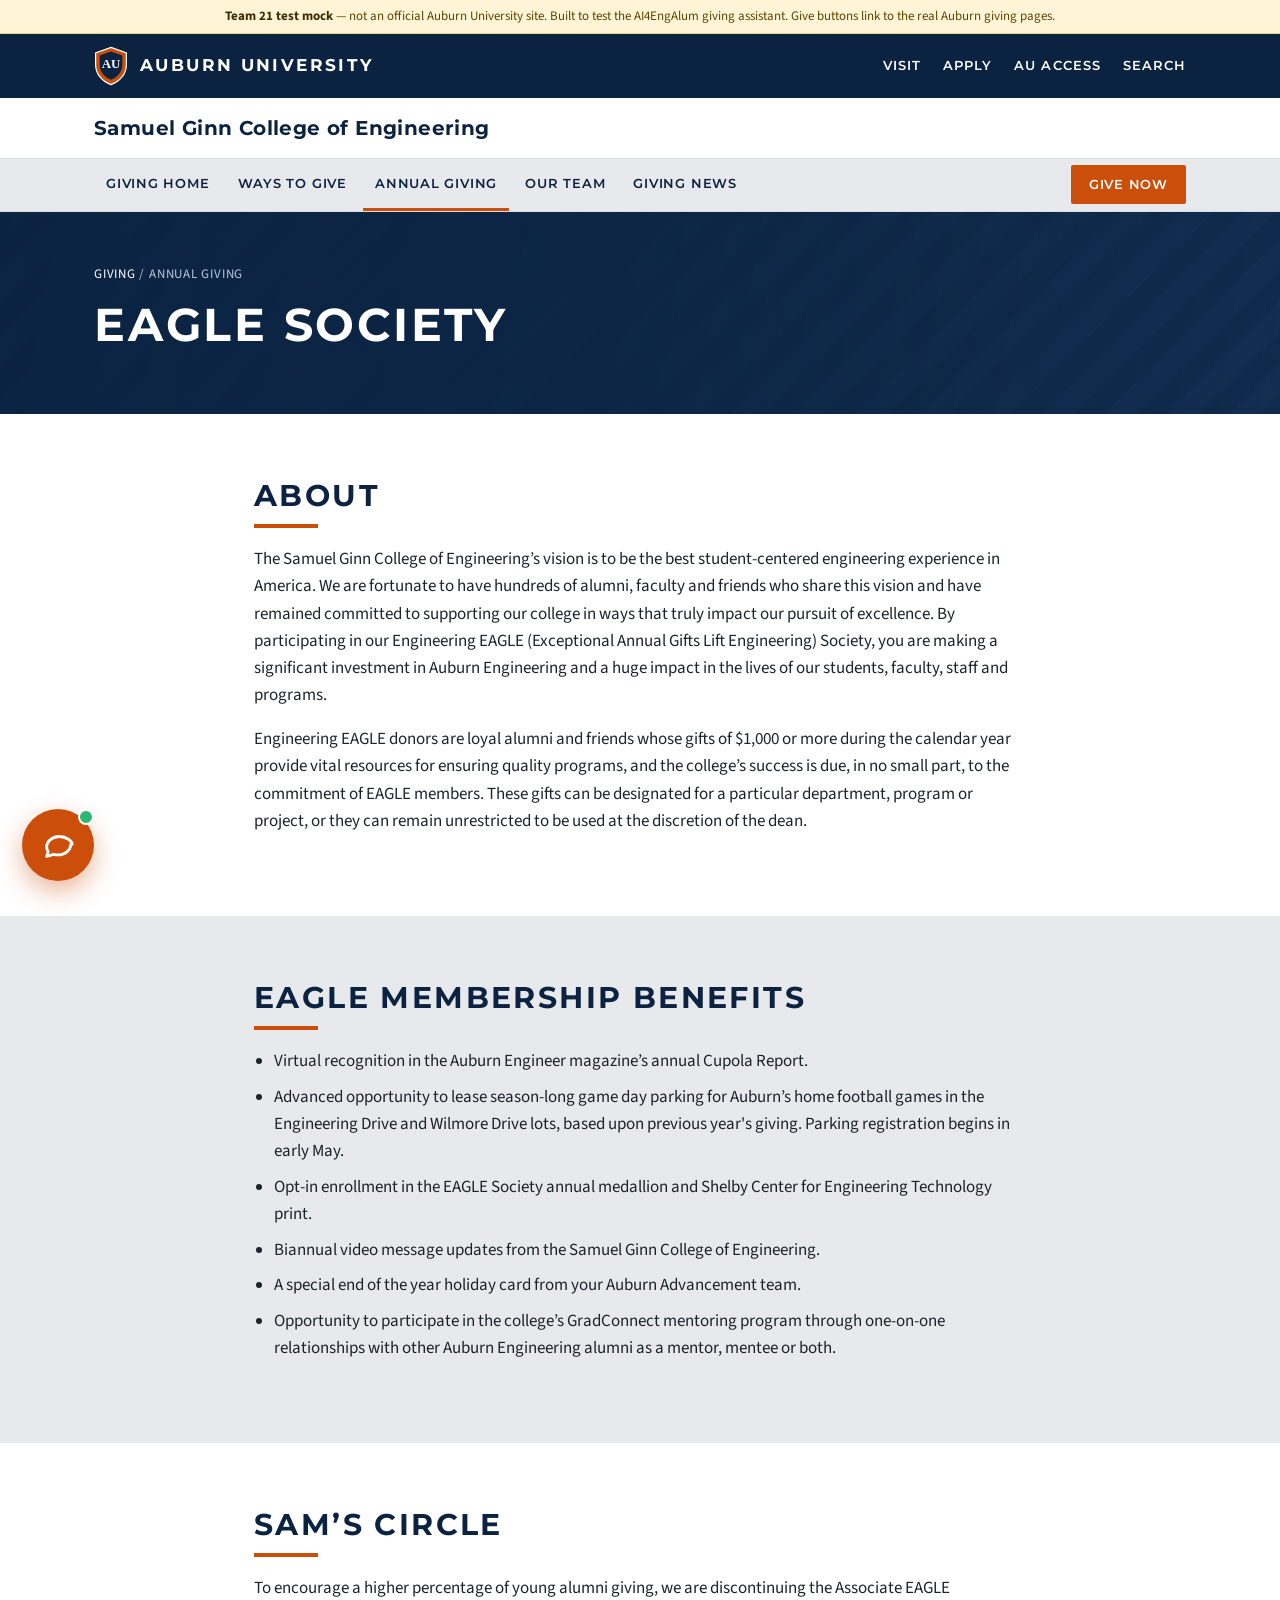
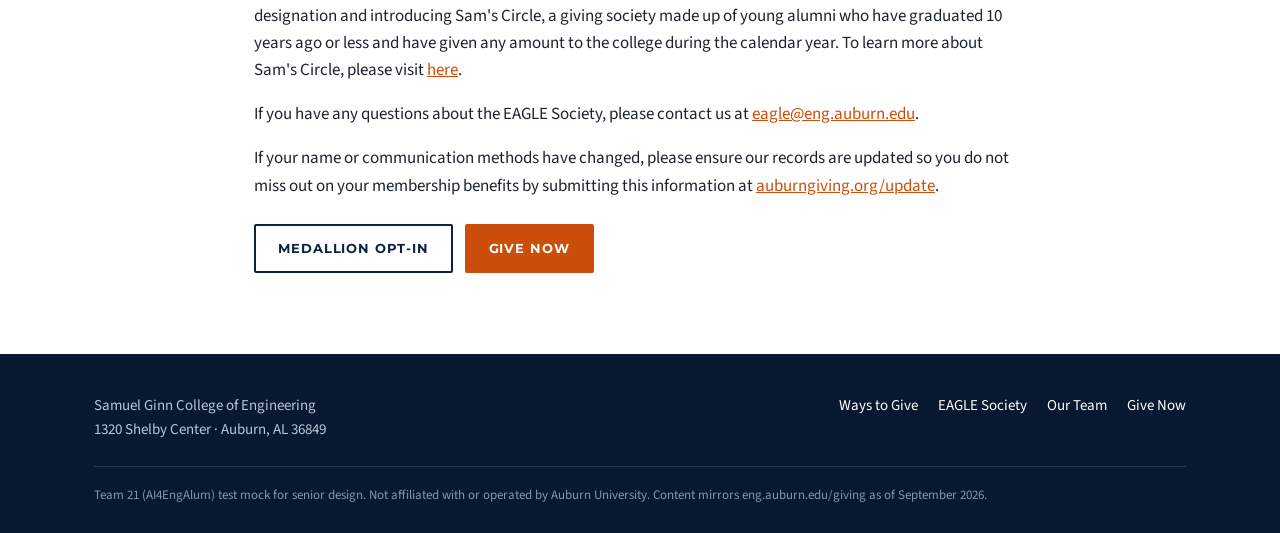
==== rag/static/site/eagle-society.html @ 4bf18b6c "Chat button and panel move to the bottom left, level with the site's back-to-top button The button's" ====
<!DOCTYPE html>
<html lang="en">
<head>
<meta charset="UTF-8">
<meta name="viewport" content="width=device-width, initial-scale=1.0">
<title>EAGLE Society (Test Mock)</title>
<link rel="preconnect" href="https://fonts.googleapis.com">
<link rel="preconnect" href="https://fonts.gstatic.com" crossorigin>
<link href="https://fonts.googleapis.com/css2?family=Montserrat:wght@500;600;700&family=Source+Sans+3:wght@400;600;700&display=swap" rel="stylesheet">
<link rel="stylesheet" href="site.css">
</head>
<body id="top">
<div class="mock-banner"><strong>Team 21 test mock</strong> — not an official Auburn University site. Built to test the AI4EngAlum giving assistant. Give buttons link to the real Auburn giving pages.</div>

<header>
  <div class="topbar">
    <div class="wrap">
      <a class="au-brand" href="index.html">
        <svg class="shield" viewBox="0 0 42 48" aria-hidden="true"><path d="M21 1 L40 8 V22 C40 34 32 43 21 47 C10 43 2 34 2 22 V8 Z" fill="#cc4e0b" stroke="#fff" stroke-width="1.5"/><path d="M21 6 L35 11 V22 C35 31 29 38 21 41 C13 38 7 31 7 22 V11 Z" fill="#0b2341"/><text x="21" y="27" font-family="Georgia, serif" font-size="16" font-weight="700" fill="#fff" text-anchor="middle">AU</text></svg>
        <span class="wordmark">AUBURN UNIVERSITY</span>
      </a>
      <nav class="utility" aria-label="University">
        <a href="https://eng.auburn.edu/visit/">Visit</a>
        <a href="https://www.auburn.edu/admissions/">Apply</a>
        <a href="https://auaccess.auburn.edu/">AU Access</a>
        <a href="https://eng.auburn.edu/">Search</a>
      </nav>
    </div>
  </div>
  <div class="college-band"><div class="wrap"><a href="https://eng.auburn.edu/">Samuel Ginn College of Engineering</a></div></div>
</header>
<nav class="sec-nav" aria-label="Giving">
  <div class="wrap">
    <a href="index.html">Giving Home</a>
    <a href="ways-to-give.html">Ways to Give</a>
    <a href="eagle-society.html" aria-current="page">Annual Giving</a>
    <a href="team.html">Our Team</a>
    <a href="https://eng.auburn.edu/giving/giving-news.html">Giving News</a>
    <a class="give-now" href="https://give.auburn.edu/pages/au-samuel-ginn-college-of-engineering">Give Now</a>
  </div>
</nav>

<main>
  <section class="hero slim">
    <div class="wrap">
      <div class="crumbs"><a href="index.html">Giving</a> / Annual Giving</div>
      <h1>EAGLE Society</h1>
      
    </div>
  </section>
  <section class="block">
    <div class="wrap prose">
      <h2 class="section-header">About</h2>
      <p>The Samuel Ginn College of Engineering’s vision is to be the best student-centered engineering experience in America. We are fortunate to have hundreds of alumni, faculty and friends who share this vision and have remained committed to supporting our college in ways that truly impact our pursuit of excellence. By participating in our Engineering EAGLE (Exceptional Annual Gifts Lift Engineering) Society, you are making a significant investment in Auburn Engineering and a huge impact in the lives of our students, faculty, staff and programs.</p>
      <p>Engineering EAGLE donors are loyal alumni and friends whose gifts of $1,000 or more during the calendar year provide vital resources for ensuring quality programs, and the college’s success is due, in no small part, to the commitment of EAGLE members. These gifts can be designated for a particular department, program or project, or they can remain unrestricted to be used at the discretion of the dean.</p>
    </div>
  </section>
  <section class="block alt">
    <div class="wrap prose">
      <h2 class="section-header">EAGLE Membership Benefits</h2>
      <ul class="benefits">
          <li>Virtual recognition in the Auburn Engineer magazine’s annual Cupola Report.</li>
          <li>Advanced opportunity to lease season-long game day parking for Auburn’s home football games in the Engineering Drive and Wilmore Drive lots, based upon previous year's giving. Parking registration begins in early May.</li>
          <li>Opt-in enrollment in the EAGLE Society annual medallion and Shelby Center for Engineering Technology print.</li>
          <li>Biannual video message updates from the Samuel Ginn College of Engineering.</li>
          <li>A special end of the year holiday card from your Auburn Advancement team.</li>
          <li>Opportunity to participate in the college’s GradConnect mentoring program through one-on-one relationships with other Auburn Engineering alumni as a mentor, mentee or both.</li>
      </ul>
    </div>
  </section>
  <section class="block">
    <div class="wrap prose">
      <h2 class="section-header">Sam’s Circle</h2>
      <p>To encourage a higher percentage of young alumni giving, we are discontinuing the Associate EAGLE designation and introducing Sam's Circle, a giving society made up of young alumni who have graduated 10 years ago or less and have given any amount to the college during the calendar year. To learn more about Sam's Circle, please visit <a href="https://eng.auburn.edu/giving/annual-giving/sams-circle">here</a>.</p>
      <p>If you have any questions about the EAGLE Society, please contact us at <a href="mailto:eagle@eng.auburn.edu">eagle@eng.auburn.edu</a>.</p>
      <p>If your name or communication methods have changed, please ensure our records are updated so you do not miss out on your membership benefits by submitting this information at <a href="https://auburngiving.org/update">auburngiving.org/update</a>.</p>
      <p style="display:flex;gap:12px;flex-wrap:wrap;margin-top:24px">
        <a class="btn" href="https://auburn.qualtrics.com/jfe/form/SV_bHk2K7i7wBySKJU">Medallion Opt-in</a>
        <a class="btn orange" href="https://give.auburn.edu/pages/au-samuel-ginn-college-of-engineering">Give Now</a>
      </p>
    </div>
  </section>
</main>

<footer class="site">
  <div class="wrap">
    <div>Samuel Ginn College of Engineering<br>1320 Shelby Center · Auburn, AL 36849</div>
    <nav class="foot-links" aria-label="Footer">
      <a href="ways-to-give.html">Ways to Give</a>
      <a href="eagle-society.html">EAGLE Society</a>
      <a href="team.html">Our Team</a>
      <a href="https://give.auburn.edu/pages/au-samuel-ginn-college-of-engineering">Give Now</a>
    </nav>
    <div class="fine">Team 21 (AI4EngAlum) test mock for senior design. Not affiliated with or operated by Auburn University. Content mirrors eng.auburn.edu/giving as of September 2026.</div>
  </div>
</footer>

<div class="to-top"><a href="#top" aria-label="Back to top"><svg width="16" height="16" viewBox="0 0 16 16" fill="currentColor" aria-hidden="true"><path d="M8 15a.5.5 0 0 0 .5-.5V2.707l3.146 3.147a.5.5 0 0 0 .708-.708l-4-4a.5.5 0 0 0-.708 0l-4 4a.5.5 0 1 0 .708.708L7.5 2.707V14.5a.5.5 0 0 0 .5.5z"/></svg></a></div>
<script>(function(){var t=document.querySelector('.to-top');function f(){t.classList.toggle('show',scrollY>400);}addEventListener('scroll',f,{passive:true});f();})();</script>
<script src="chat-widget.js" defer></script>
</body>
</html>
---- rag/static/site/site.css ----
/* Test mock of the Auburn Engineering giving pages (eng.auburn.edu/giving).
   Colors match the live site's stylesheet; fonts are free stand-ins for the
   licensed Sweet Sans Pro. Not an official Auburn site. */

:root{
  --au-navy:#0b2341;
  --au-navy-deep:#071830;
  --au-orange:#cc4e0b;
  --au-orange-bright:#e86100;
  --au-gray:#e7e9ec;
  --au-gray-2:#eaeaea;
  --ink:#1d232c;
  --muted:#5b6470;
  --line:#d9dde3;
}
*{box-sizing:border-box;}
html,body{margin:0;padding:0;}
body{
  font-family:'Source Sans 3',-apple-system,BlinkMacSystemFont,'Segoe UI',sans-serif;
  font-size:17px;
  line-height:1.6;
  color:var(--ink);
  background:#fff;
  -webkit-font-smoothing:antialiased;
}
h1,h2,h3,h4{
  font-family:'Montserrat',sans-serif;
  color:var(--au-navy);
  margin:0 0 .5em;
  line-height:1.2;
}
a{color:var(--au-orange);}
a:hover{color:var(--au-orange-bright);}
.wrap{max-width:1140px;margin:0 auto;padding:0 24px;}

/* ---------- Test-mock banner ---------- */
.mock-banner{
  background:#fff4d6;
  color:#5c4400;
  border-bottom:1px solid #ecd48a;
  font-size:13px;
  text-align:center;
  padding:6px 16px;
}
.mock-banner strong{color:#3d2d00;}

/* ---------- University top bar ---------- */
.topbar{background:var(--au-navy);color:#fff;}
.topbar .wrap{display:flex;align-items:center;justify-content:space-between;min-height:64px;gap:16px;}
.au-brand{display:flex;align-items:center;gap:12px;color:#fff;text-decoration:none;}
.au-brand:hover{color:#fff;}
.au-brand .shield{width:34px;height:40px;flex:none;}
.au-brand .wordmark{
  font-family:'Montserrat',sans-serif;font-weight:700;letter-spacing:.14em;font-size:17px;
}
.utility{display:flex;gap:22px;font-family:'Montserrat',sans-serif;font-size:13px;
  font-weight:600;letter-spacing:.08em;text-transform:uppercase;}
.utility a{color:#fff;text-decoration:none;}
.utility a:hover{color:var(--au-orange-bright);}

/* ---------- College band ---------- */
.college-band{background:#fff;border-bottom:1px solid var(--line);}
.college-band .wrap{padding-top:14px;padding-bottom:14px;}
.college-band a{
  font-family:'Montserrat',sans-serif;color:var(--au-navy);text-decoration:none;
  font-weight:700;font-size:20px;letter-spacing:.02em;
}

/* ---------- Secondary nav (sticky) ---------- */
.sec-nav{background:var(--au-gray);position:sticky;top:0;z-index:50;border-bottom:1px solid var(--line);}
.sec-nav .wrap{display:flex;align-items:center;gap:4px;flex-wrap:wrap;min-height:50px;}
.sec-nav a{
  font-family:'Montserrat',sans-serif;font-size:13px;font-weight:600;letter-spacing:.06em;
  text-transform:uppercase;color:var(--au-navy);text-decoration:none;padding:14px 12px;
  border-bottom:3px solid transparent;
}
.sec-nav a:hover,.sec-nav a[aria-current="page"]{border-bottom-color:var(--au-orange);}
.sec-nav .give-now{
  margin-left:auto;background:var(--au-orange);color:#fff;border:none;padding:9px 18px;border-radius:2px;
}
.sec-nav .give-now:hover{background:var(--au-orange-bright);color:#fff;}

/* ---------- Page hero ---------- */
.hero{
  position:relative;color:#fff;
  background:
    linear-gradient(100deg,rgba(11,35,65,.96) 0%,rgba(11,35,65,.85) 50%,rgba(11,35,65,.55) 100%),
    repeating-linear-gradient(135deg,#1b3a63 0 22px,#16335a 22px 44px);
  padding:72px 0 64px;
}
.hero h1{
  color:#fff;text-transform:uppercase;letter-spacing:.06em;font-size:clamp(28px,5vw,46px);
  margin-bottom:.4em;
}
.hero p{max-width:700px;font-size:19px;color:#dfe6ef;margin:0 0 28px;}
.hero.slim{padding:52px 0 44px;}
.hero .crumbs{font-size:13px;letter-spacing:.06em;text-transform:uppercase;color:#b9c6d8;margin-bottom:12px;}
.hero .crumbs a{color:#fff;text-decoration:none;}

.arrow-buttons{display:flex;flex-wrap:wrap;gap:12px;}
.arrow-button{
  display:inline-flex;align-items:center;gap:10px;
  font-family:'Montserrat',sans-serif;font-weight:700;font-size:14px;letter-spacing:.05em;
  text-transform:uppercase;text-decoration:none;color:#fff;
  border:2px solid rgba(255,255,255,.8);padding:12px 18px;border-radius:2px;
}
.arrow-button::after{content:"\2192";color:var(--au-orange-bright);font-size:18px;line-height:1;}
.arrow-button:hover{background:#fff;color:var(--au-navy);}
.arrow-button.primary{background:var(--au-orange);border-color:var(--au-orange);}
.arrow-button.primary::after{color:#fff;}
.arrow-button.primary:hover{background:var(--au-orange-bright);border-color:var(--au-orange-bright);color:#fff;}

/* ---------- Sections ---------- */
section.block{padding:64px 0;}
section.block.alt{background:var(--au-gray);}
.section-header{
  text-transform:uppercase;letter-spacing:.08em;font-size:clamp(22px,3vw,30px);
  position:relative;padding-bottom:14px;margin-bottom:18px;
}
.section-header::after{
  content:"";position:absolute;left:0;bottom:0;width:64px;height:4px;background:var(--au-orange);
}
.section-lede{max-width:820px;color:var(--muted);margin:0 0 32px;}

.btn{
  display:inline-block;font-family:'Montserrat',sans-serif;font-weight:700;font-size:13px;
  letter-spacing:.07em;text-transform:uppercase;text-decoration:none;padding:12px 22px;border-radius:2px;
  border:2px solid var(--au-navy);color:var(--au-navy);background:transparent;text-align:center;
}
.btn:hover{background:var(--au-navy);color:#fff;}
.btn.dark{background:var(--au-navy);color:#fff;}
.btn.dark:hover{background:var(--au-orange);border-color:var(--au-orange);}
.btn.orange{background:var(--au-orange);border-color:var(--au-orange);color:#fff;}
.btn.orange:hover{background:var(--au-orange-bright);border-color:var(--au-orange-bright);}

/* ---------- Department grid ---------- */
.dept-grid{display:grid;grid-template-columns:repeat(auto-fill,minmax(200px,1fr));gap:18px;}
.dept-card{
  background:#fff;border:1px solid var(--line);border-top:4px solid var(--au-navy);
  padding:22px 18px;display:flex;flex-direction:column;gap:12px;
}
.dept-card:hover{border-top-color:var(--au-orange);}
.dept-icon{width:44px;height:44px;border-radius:50%;background:var(--au-navy);
  display:flex;align-items:center;justify-content:center;}
.dept-icon svg{width:24px;height:24px;stroke:#fff;fill:none;stroke-width:1.6;stroke-linecap:round;stroke-linejoin:round;}
.dept-card h3{font-size:16px;margin:0;flex:1;}
.dept-links{display:flex;flex-direction:column;gap:6px;}
.dept-links a{font-family:'Montserrat',sans-serif;font-size:12.5px;font-weight:700;
  letter-spacing:.06em;text-transform:uppercase;text-decoration:none;}
.dept-links a.give{color:var(--au-orange);}
.dept-links a.visit{color:var(--au-navy);}

/* ---------- Contact ---------- */
.contact-grid{display:grid;grid-template-columns:1fr 1.2fr;gap:44px;align-items:center;}
.photo-ph{
  aspect-ratio:4/3;background:linear-gradient(135deg,#1e416e,var(--au-navy));
  display:flex;align-items:flex-end;padding:14px;color:#b9c6d8;font-size:13px;
}
.contact-actions{display:grid;grid-template-columns:1fr 1fr;gap:12px;max-width:440px;margin-top:22px;}

/* ---------- News ---------- */
.news-grid{display:grid;grid-template-columns:repeat(auto-fill,minmax(280px,1fr));gap:24px;margin-bottom:28px;}
.news-card{background:#fff;border:1px solid var(--line);display:flex;flex-direction:column;}
.news-card a{color:inherit;text-decoration:none;}
.news-thumb{aspect-ratio:16/9;background:linear-gradient(135deg,#1e416e,var(--au-navy));}
.news-body{padding:18px;}
.news-body .date{font-size:12.5px;letter-spacing:.08em;text-transform:uppercase;color:var(--au-orange);font-weight:700;}
.news-body h3{font-size:17px;margin:.4em 0 0;}
.news-card:hover h3{color:var(--au-orange);}

/* ---------- Content pages ---------- */
.content-grid{display:grid;grid-template-columns:repeat(auto-fill,minmax(320px,1fr));gap:22px;}
.way{background:#fff;border:1px solid var(--line);border-left:4px solid var(--au-orange);padding:22px 24px;}
.way h3{font-size:19px;text-transform:uppercase;letter-spacing:.04em;}
.way p{margin:0 0 .7em;}
.way p:last-child{margin-bottom:0;}
.way address{font-style:normal;background:var(--au-gray);padding:10px 14px;margin:0 0 .7em;}
.prose{max-width:820px;}
.benefits{padding-left:1.2em;}
.benefits li{margin-bottom:.5em;}

/* ---------- Staff directory ---------- */
.staff-grid{display:grid;grid-template-columns:repeat(auto-fill,minmax(310px,1fr));gap:20px;}
.staff{background:#fff;border:1px solid var(--line);padding:20px 22px;display:flex;flex-direction:column;gap:6px;}
.staff h3{font-size:18px;margin:0;}
.staff .title{font-weight:600;color:var(--au-orange);font-size:15px;}
.staff .contact{font-size:15px;color:var(--muted);}
.staff .contact a{color:var(--au-navy);}
.staff p{margin:.4em 0 0;font-size:15.5px;}

/* ---------- Footer ---------- */
footer.site{background:var(--au-navy-deep);color:#b9c6d8;padding:40px 0 28px;font-size:15px;margin-top:0;}
footer.site .wrap{display:flex;flex-wrap:wrap;justify-content:space-between;gap:24px;}
footer.site a{color:#fff;text-decoration:none;}
footer.site a:hover{color:var(--au-orange-bright);}
footer.site .foot-links{display:flex;flex-wrap:wrap;gap:20px;}
footer.site .fine{flex-basis:100%;border-top:1px solid rgba(255,255,255,.12);padding-top:18px;font-size:13px;color:#8595ab;}

@media (max-width:820px){
  .contact-grid{grid-template-columns:1fr;}
  .utility{display:none;}
  .sec-nav .wrap{flex-wrap:nowrap;overflow-x:auto;scrollbar-width:none;padding-right:0;}
  .sec-nav .wrap::-webkit-scrollbar{display:none;}
  .sec-nav a{white-space:nowrap;flex:none;padding:14px 10px;}
  .sec-nav .give-now{margin:0 16px 0 6px;padding:8px 14px;}
  .college-band a{font-size:17px;}
  section.block{padding:48px 0;}
  .wrap{padding:0 16px;}
}

/* Copy of the live site's back-to-top button (Bootstrap btn-light, 42x38, right 21.6px, bottom 36px).
   Shown after scrolling, like the real one; the chat button lines up with it on the left. */
.to-top{position:fixed;right:21.6px;bottom:36px;z-index:1000;opacity:0;pointer-events:none;transition:opacity .2s ease;}
.to-top.show{opacity:1;pointer-events:auto;}
.to-top a{display:flex;align-items:center;justify-content:center;width:42px;height:38px;background:#f8f9fa;
  border:1px solid #f8f9fa;border-radius:6px;color:#212529;box-shadow:0 1px 4px rgba(0,0,0,.15);}
.to-top a:hover{background:#e2e6ea;}
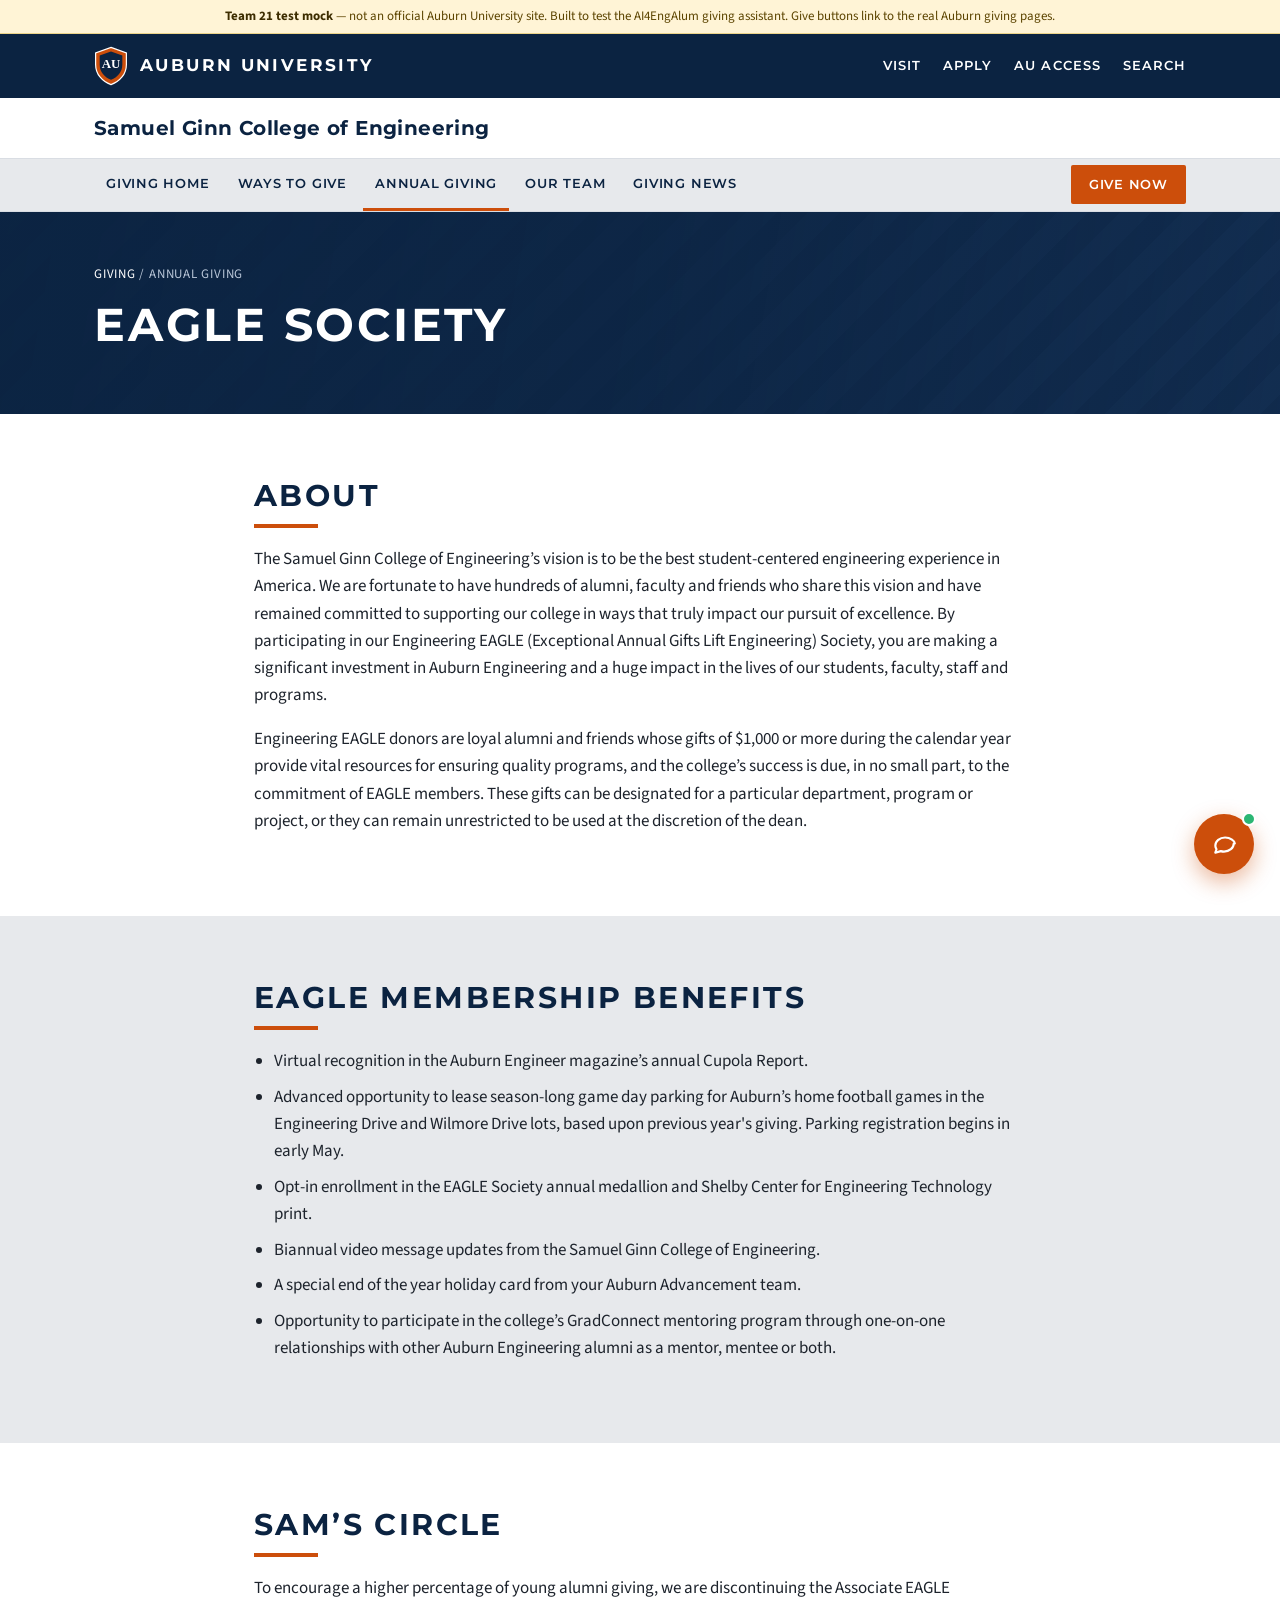
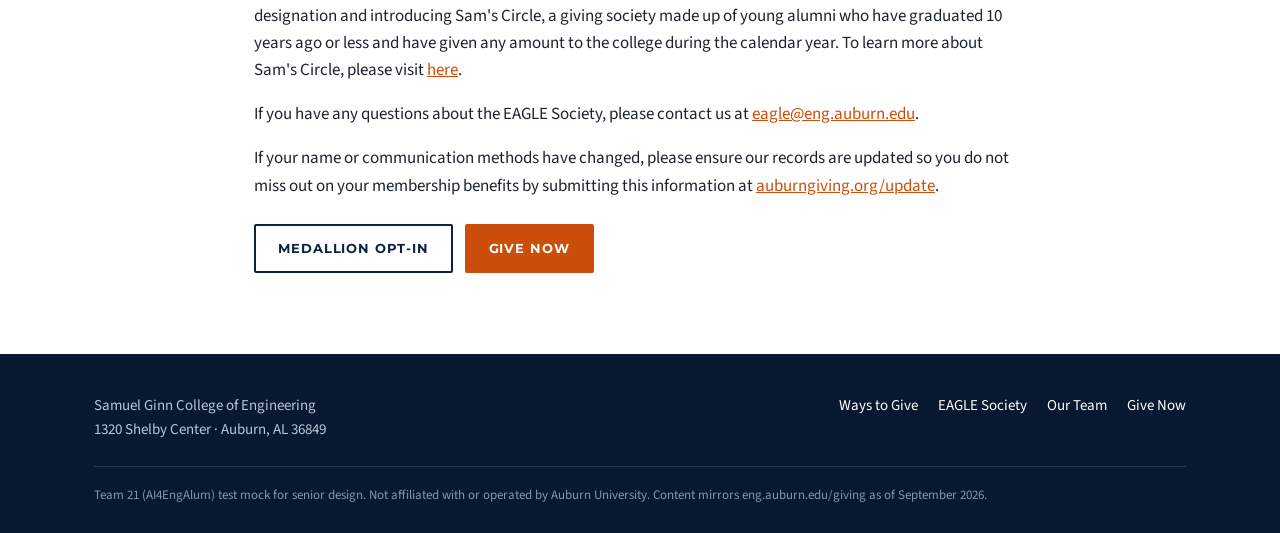
==== commit 4cecc92f: "AI4EngAlum: Auburn Engineering giving assistant Team 21, COMP 4710 Senior Design, Auburn University," ====
--- a/rag/static/site/eagle-society.html
+++ b/rag/static/site/eagle-society.html
@@ -9,7 +9,7 @@
 <link href="https://fonts.googleapis.com/css2?family=Montserrat:wght@500;600;700&family=Source+Sans+3:wght@400;600;700&display=swap" rel="stylesheet">
 <link rel="stylesheet" href="site.css">
 </head>
-<body id="top">
+<body>
 <div class="mock-banner"><strong>Team 21 test mock</strong> — not an official Auburn University site. Built to test the AI4EngAlum giving assistant. Give buttons link to the real Auburn giving pages.</div>
 
 <header>
@@ -95,8 +95,6 @@
   </div>
 </footer>
 
-<div class="to-top"><a href="#top" aria-label="Back to top"><svg width="16" height="16" viewBox="0 0 16 16" fill="currentColor" aria-hidden="true"><path d="M8 15a.5.5 0 0 0 .5-.5V2.707l3.146 3.147a.5.5 0 0 0 .708-.708l-4-4a.5.5 0 0 0-.708 0l-4 4a.5.5 0 1 0 .708.708L7.5 2.707V14.5a.5.5 0 0 0 .5.5z"/></svg></a></div>
-<script>(function(){var t=document.querySelector('.to-top');function f(){t.classList.toggle('show',scrollY>400);}addEventListener('scroll',f,{passive:true});f();})();</script>
 <script src="chat-widget.js" defer></script>
 </body>
 </html>
--- a/rag/static/site/site.css
+++ b/rag/static/site/site.css
@@ -207,11 +207,3 @@
   section.block{padding:48px 0;}
   .wrap{padding:0 16px;}
 }
-
-/* Copy of the live site's back-to-top button (Bootstrap btn-light, 42x38, right 21.6px, bottom 36px).
-   Shown after scrolling, like the real one; the chat button lines up with it on the left. */
-.to-top{position:fixed;right:21.6px;bottom:36px;z-index:1000;opacity:0;pointer-events:none;transition:opacity .2s ease;}
-.to-top.show{opacity:1;pointer-events:auto;}
-.to-top a{display:flex;align-items:center;justify-content:center;width:42px;height:38px;background:#f8f9fa;
-  border:1px solid #f8f9fa;border-radius:6px;color:#212529;box-shadow:0 1px 4px rgba(0,0,0,.15);}
-.to-top a:hover{background:#e2e6ea;}
